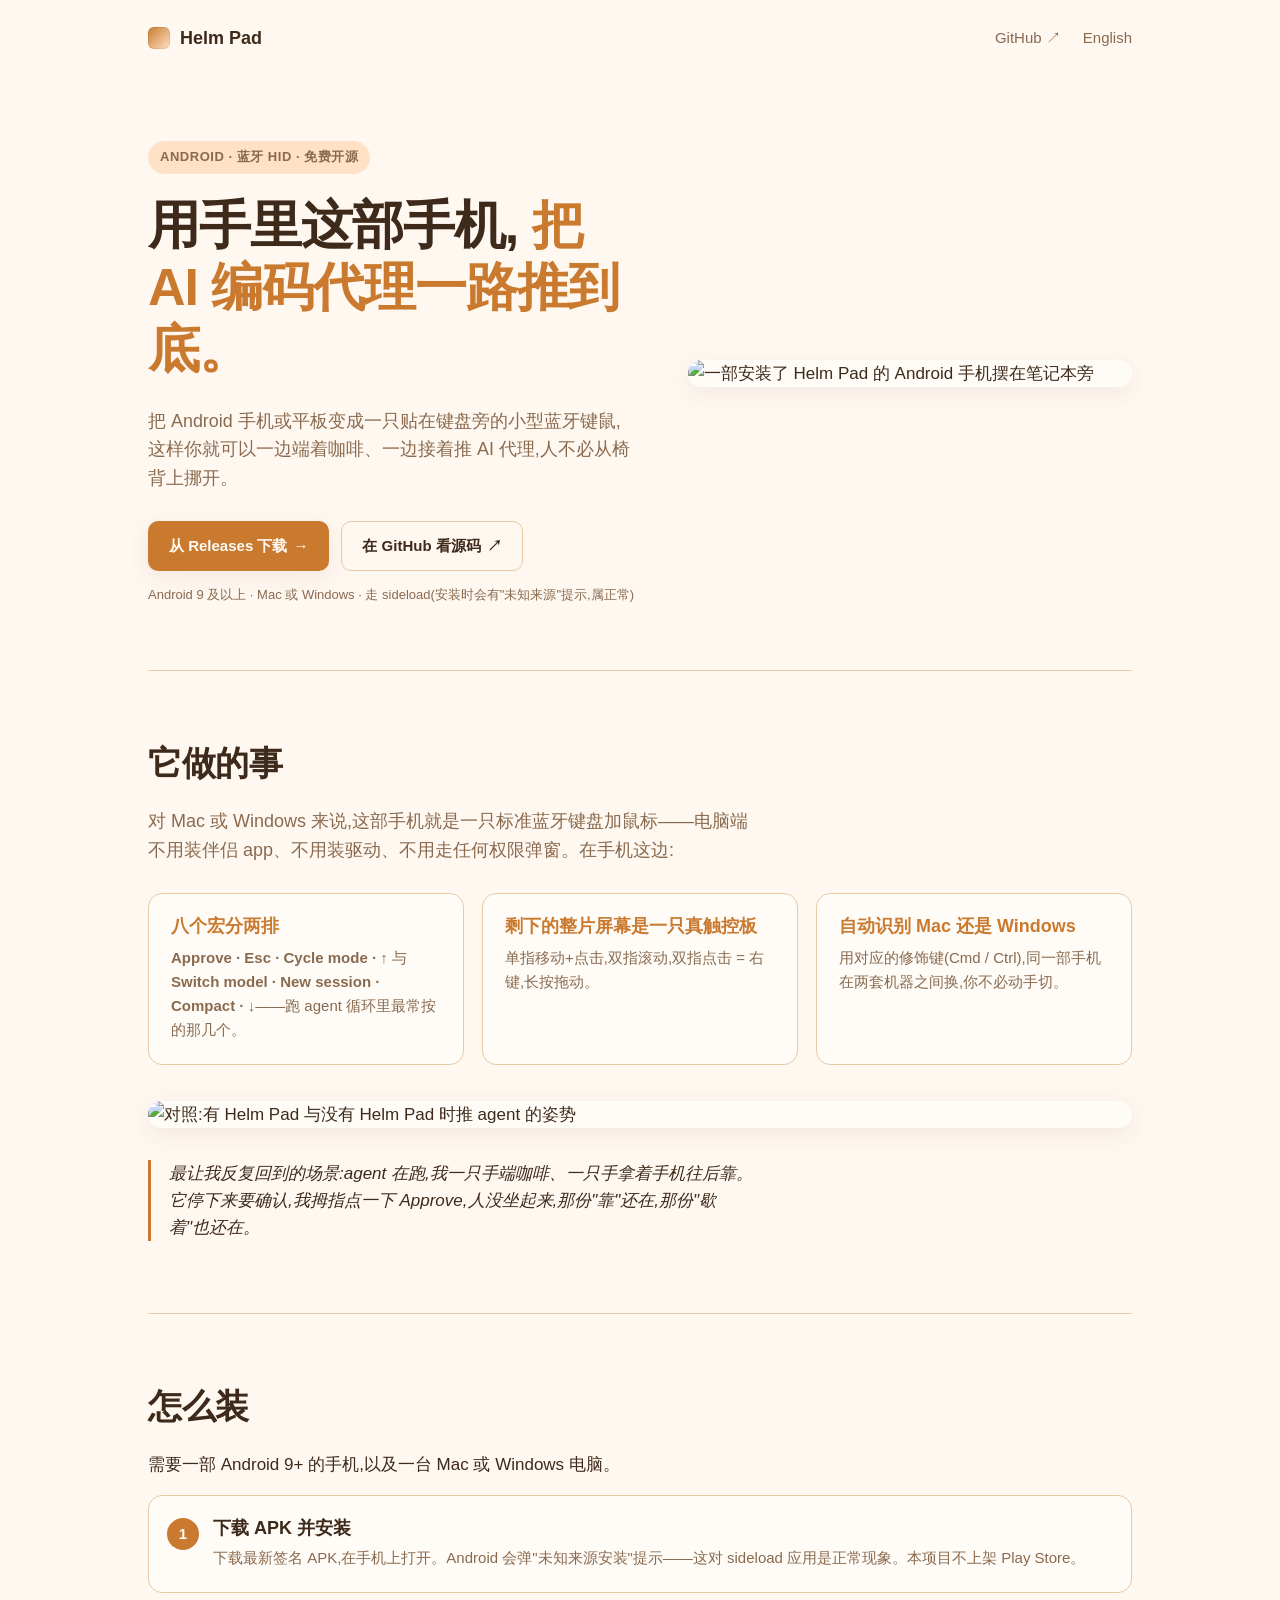
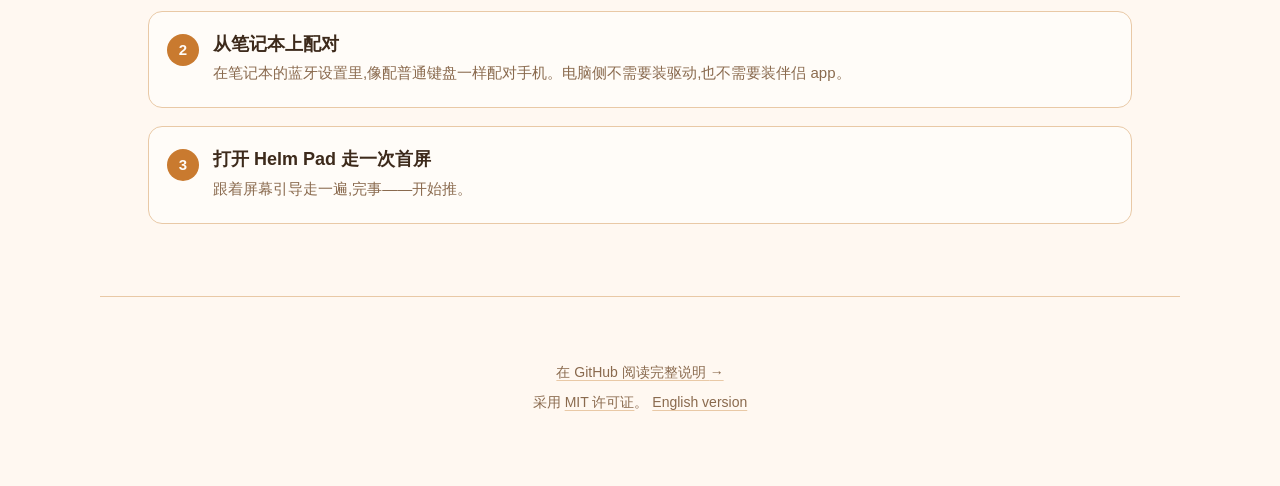
==== pages/zh/index.html @ d27687c6 "add github pages" ====
<!DOCTYPE html>
<html lang="zh-CN">
<head>
  <meta charset="UTF-8">
  <meta name="viewport" content="width=device-width, initial-scale=1.0">
  <title>Helm Pad — 给 AI 编码代理用的蓝牙键盘 + 触控板</title>
  <meta name="description" content="把手里这部 Android 手机变成一只贴在键盘旁的小型蓝牙键鼠,这样你就可以一边端着咖啡、一边接着推 AI 代理,人不必从椅背上挪开。">

  <meta property="og:title" content="Helm Pad — 给 AI 编码代理用的蓝牙键盘 + 触控板">
  <meta property="og:description" content="把手里这部 Android 手机变成一只小型蓝牙键鼠,sideload 安装,像配普通键盘一样配对,继续推 AI 代理。">
  <meta property="og:image" content="https://huozhou.github.io/HelmPad/assets/hero.svg">
  <meta property="og:url" content="https://huozhou.github.io/HelmPad/zh/">
  <meta property="og:type" content="website">
  <meta property="og:locale" content="zh_CN">
  <meta property="og:locale:alternate" content="en_US">

  <meta name="twitter:card" content="summary_large_image">
  <meta name="twitter:title" content="Helm Pad">
  <meta name="twitter:description" content="一只小型蓝牙键鼠,用手里这部 Android 手机推 AI 编码代理。">
  <meta name="twitter:image" content="https://huozhou.github.io/HelmPad/assets/hero.svg">

  <link rel="alternate" hreflang="en" href="https://huozhou.github.io/HelmPad/">
  <link rel="alternate" hreflang="zh-CN" href="https://huozhou.github.io/HelmPad/zh/">
  <link rel="alternate" hreflang="x-default" href="https://huozhou.github.io/HelmPad/">

  <link rel="icon" type="image/svg+xml" href="../assets/hero.svg">
  <link rel="stylesheet" href="../styles.css">
</head>
<body>
  <header class="site-header">
    <a class="brand" href="./" aria-label="Helm Pad 首页">
      <span class="brand-mark" aria-hidden="true"></span>
      <strong>Helm Pad</strong>
    </a>
    <nav class="site-nav" aria-label="主导航">
      <a href="https://github.com/huozhou/HelmPad" rel="external">GitHub <span aria-hidden="true">↗</span></a>
      <a href="../" hreflang="en" lang="en">English</a>
    </nav>
  </header>

  <main>
    <section class="hero">
      <div class="hero-text">
        <p class="eyebrow">Android · 蓝牙 HID · 免费开源</p>
        <h1>用手里这部手机, <span class="accent">把 AI 编码代理一路推到底。</span></h1>
        <p class="tagline">把 Android 手机或平板变成一只贴在键盘旁的小型蓝牙键鼠,这样你就可以一边端着咖啡、一边接着推 AI 代理,人不必从椅背上挪开。</p>
        <p class="cta-row">
          <a id="cta-download"
             class="btn btn-primary"
             href="https://github.com/huozhou/HelmPad/releases/latest"
             data-i18n-fallback="从 Releases 下载 →"
             data-i18n-template="下载 {version} APK"
             rel="external">
            从 Releases 下载 <span aria-hidden="true">→</span>
          </a>
          <a class="btn btn-ghost" href="https://github.com/huozhou/HelmPad" rel="external">在 GitHub 看源码 <span aria-hidden="true">↗</span></a>
        </p>
        <p class="cta-note">Android 9 及以上 · Mac 或 Windows · 走 sideload(安装时会有"未知来源"提示,属正常)</p>
      </div>
      <figure class="hero-figure">
        <img src="../assets/hero.svg" alt="一部安装了 Helm Pad 的 Android 手机摆在笔记本旁">
      </figure>
    </section>

    <section class="what" id="what">
      <h2>它做的事</h2>
      <p class="lead">对 Mac 或 Windows 来说,这部手机就是一只标准蓝牙键盘加鼠标——电脑端不用装伴侣 app、不用装驱动、不用走任何权限弹窗。在手机这边:</p>
      <ul class="feature-list">
        <li>
          <h3>八个宏分两排</h3>
          <p><strong>Approve · Esc · Cycle mode · ↑</strong> 与 <strong>Switch model · New session · Compact · ↓</strong>——跑 agent 循环里最常按的那几个。</p>
        </li>
        <li>
          <h3>剩下的整片屏幕是一只真触控板</h3>
          <p>单指移动+点击,双指滚动,双指点击 = 右键,长按拖动。</p>
        </li>
        <li>
          <h3>自动识别 Mac 还是 Windows</h3>
          <p>用对应的修饰键(Cmd / Ctrl),同一部手机在两套机器之间换,你不必动手切。</p>
        </li>
      </ul>
      <figure class="loop-figure">
        <img src="../assets/loop.svg" alt="对照:有 Helm Pad 与没有 Helm Pad 时推 agent 的姿势">
      </figure>
      <p class="vibe">最让我反复回到的场景:agent 在跑,我一只手端咖啡、一只手拿着手机往后靠。它停下来要确认,我拇指点一下 <em>Approve</em>,人没坐起来,那份"靠"还在,那份"歇着"也还在。</p>
    </section>

    <section class="install" id="install">
      <h2>怎么装</h2>
      <p>需要一部 Android 9+ 的手机,以及一台 Mac 或 Windows 电脑。</p>
      <ol class="steps">
        <li>
          <h3>下载 APK 并安装</h3>
          <p>下载最新签名 APK,在手机上打开。Android 会弹"未知来源安装"提示——这对 sideload 应用是正常现象。本项目不上架 Play Store。</p>
        </li>
        <li>
          <h3>从笔记本上配对</h3>
          <p>在笔记本的蓝牙设置里,像配普通键盘一样配对手机。电脑侧不需要装驱动,也不需要装伴侣 app。</p>
        </li>
        <li>
          <h3>打开 Helm Pad 走一次首屏</h3>
          <p>跟着屏幕引导走一遍,完事——开始推。</p>
        </li>
      </ol>
    </section>
  </main>

  <footer class="site-footer">
    <p id="release-meta" hidden>
      <span id="release-version"></span> · 发布于 <time id="release-date"></time> · <a id="release-changelog" href="https://github.com/huozhou/HelmPad/releases/latest" rel="external">更新日志 <span aria-hidden="true">→</span></a>
    </p>
    <p>
      <a href="https://github.com/huozhou/HelmPad/blob/main/README.zh.md" rel="external">在 GitHub 阅读完整说明 <span aria-hidden="true">→</span></a>
    </p>
    <p class="meta">
      采用 <a href="https://github.com/huozhou/HelmPad/blob/main/LICENSE" rel="external">MIT 许可证</a>。
      <a href="../" hreflang="en" lang="en">English version</a>
    </p>
  </footer>

  <script src="../app.js" defer></script>
</body>
</html>
---- pages/styles.css ----
/* Helm Pad — marketing site */

:root {
  --bg:        #FFF8F1;
  --bg-soft:   #FBE9D7;
  --surface:   #FFFCF8;
  --fg:        #3D2A1B;
  --fg-muted:  #8A6A4E;
  --accent:    #C97A2F;
  --accent-fg: #FFFCF8;
  --accent-soft: #FFE1C5;
  --line:      #E9C9A6;
  --shadow:    0 6px 24px rgba(61, 42, 27, 0.08);
  --radius:    14px;
  --radius-sm: 10px;
  --max-width: 1080px;
  --pad:       clamp(20px, 4vw, 48px);
  --font-sans: ui-sans-serif, -apple-system, "Segoe UI", "PingFang SC", "Hiragino Sans GB", "Microsoft YaHei", Helvetica, Arial, sans-serif;
}

@media (prefers-color-scheme: dark) {
  :root {
    --bg:          #1E1B19;
    --bg-soft:     #2A2623;
    --surface:     #2A2623;
    --fg:          #FFFCF8;
    --fg-muted:    #C9B7A1;
    --accent:      #FFD1A6;
    --accent-fg:   #1E1B19;
    --accent-soft: #4A382A;
    --line:        #5A4634;
    --shadow:      0 6px 24px rgba(0, 0, 0, 0.35);
  }

  /* Hero/loop SVGs are warm-light by design; nudge contrast in dark mode
     without shipping a duplicate dark-only SVG. */
  .hero-figure img,
  .loop-figure img {
    filter: brightness(0.96) saturate(0.95);
  }
}

* { box-sizing: border-box; }

html { scroll-behavior: smooth; }

body {
  margin: 0;
  font-family: var(--font-sans);
  font-size: 17px;
  line-height: 1.6;
  color: var(--fg);
  background: var(--bg);
  -webkit-font-smoothing: antialiased;
  -moz-osx-font-smoothing: grayscale;
}

img, svg { max-width: 100%; height: auto; display: block; }

a { color: var(--accent); text-decoration: none; }
a:hover { text-decoration: underline; }

a:focus-visible,
button:focus-visible,
.btn:focus-visible {
  outline: 2px solid var(--accent);
  outline-offset: 3px;
  border-radius: 4px;
}

h1, h2, h3 { line-height: 1.2; margin: 0 0 0.5em; color: var(--fg); }
h1 { font-size: clamp(32px, 4.6vw, 52px); font-weight: 700; letter-spacing: -0.02em; }
h2 { font-size: clamp(24px, 3vw, 34px); font-weight: 700; letter-spacing: -0.01em; margin-bottom: 24px; }
h3 { font-size: 18px; font-weight: 600; }

p { margin: 0 0 1em; }

/* Header ------------------------------------------------------------ */

.site-header {
  display: flex;
  align-items: center;
  justify-content: space-between;
  gap: 16px;
  max-width: var(--max-width);
  margin: 0 auto;
  padding: 24px var(--pad) 0;
}

.brand {
  display: inline-flex;
  align-items: center;
  gap: 10px;
  color: var(--fg);
  font-size: 18px;
  font-weight: 700;
}
.brand:hover { text-decoration: none; }

.brand-mark {
  display: inline-block;
  width: 22px;
  height: 22px;
  border-radius: 6px;
  background: linear-gradient(135deg, var(--accent), var(--accent-soft));
  box-shadow: inset 0 0 0 1px rgba(0,0,0,0.08);
}

.site-nav {
  display: flex;
  align-items: center;
  gap: 22px;
}
.site-nav a {
  color: var(--fg-muted);
  font-size: 15px;
  font-weight: 500;
}
.site-nav a:hover { color: var(--fg); text-decoration: none; }

/* Main / hero ------------------------------------------------------- */

main { max-width: var(--max-width); margin: 0 auto; padding: 0 var(--pad); }

.hero {
  display: grid;
  grid-template-columns: 1.1fr 1fr;
  gap: clamp(24px, 4vw, 56px);
  align-items: center;
  padding: clamp(40px, 7vw, 88px) 0 clamp(32px, 5vw, 64px);
}

.eyebrow {
  display: inline-block;
  font-size: 13px;
  font-weight: 600;
  letter-spacing: 0.04em;
  text-transform: uppercase;
  color: var(--fg-muted);
  background: var(--accent-soft);
  padding: 6px 12px;
  border-radius: 999px;
  margin-bottom: 20px;
}

.hero h1 .accent {
  color: var(--accent);
  display: inline;
}

.tagline {
  font-size: clamp(16px, 1.4vw, 19px);
  color: var(--fg-muted);
  margin: 0 0 28px;
  max-width: 52ch;
}

.cta-row {
  display: flex;
  flex-wrap: wrap;
  gap: 12px;
  margin-bottom: 14px;
}

.cta-note {
  font-size: 13px;
  color: var(--fg-muted);
  margin: 0;
}

.btn {
  display: inline-flex;
  align-items: center;
  gap: 6px;
  padding: 12px 20px;
  border-radius: var(--radius-sm);
  font-weight: 600;
  font-size: 15px;
  border: 1.5px solid transparent;
  transition: transform 0.08s ease, box-shadow 0.15s ease, background 0.15s ease;
  min-height: 44px;
  white-space: nowrap;
}
.btn:hover { text-decoration: none; transform: translateY(-1px); }
.btn:active { transform: translateY(0); }

.btn-primary {
  background: var(--accent);
  color: var(--accent-fg);
  box-shadow: var(--shadow);
}
.btn-primary:hover { background: var(--fg); color: var(--bg); }

.btn-ghost {
  background: transparent;
  color: var(--fg);
  border-color: var(--line);
}
.btn-ghost:hover { background: var(--bg-soft); border-color: var(--accent); }

.hero-figure {
  margin: 0;
  border-radius: var(--radius);
  overflow: hidden;
  box-shadow: var(--shadow);
  background: var(--surface);
}

/* What it does ------------------------------------------------------ */

.what, .install {
  padding: clamp(40px, 6vw, 72px) 0;
  border-top: 1px solid var(--line);
}

.lead {
  font-size: 18px;
  color: var(--fg-muted);
  max-width: 60ch;
  margin-bottom: 28px;
}

.feature-list {
  list-style: none;
  padding: 0;
  margin: 0 0 36px;
  display: grid;
  grid-template-columns: repeat(auto-fit, minmax(240px, 1fr));
  gap: 18px;
}

.feature-list li {
  background: var(--surface);
  border: 1px solid var(--line);
  border-radius: var(--radius);
  padding: 22px;
}

.feature-list h3 {
  margin-bottom: 8px;
  color: var(--accent);
}

.feature-list p {
  margin: 0;
  font-size: 15px;
  color: var(--fg-muted);
}

.loop-figure {
  margin: 36px 0 28px;
  border-radius: var(--radius);
  overflow: hidden;
  box-shadow: var(--shadow);
  background: var(--surface);
}

.vibe {
  font-size: 17px;
  color: var(--fg);
  font-style: italic;
  max-width: 64ch;
  border-left: 3px solid var(--accent);
  padding-left: 18px;
  margin: 32px 0 0;
}

/* Steps ------------------------------------------------------------- */

.steps {
  list-style: none;
  counter-reset: step;
  padding: 0;
  margin: 0;
  display: grid;
  gap: 18px;
}

.steps li {
  counter-increment: step;
  background: var(--surface);
  border: 1px solid var(--line);
  border-radius: var(--radius);
  padding: 22px 22px 22px 64px;
  position: relative;
}

.steps li::before {
  content: counter(step);
  position: absolute;
  left: 18px;
  top: 22px;
  width: 32px;
  height: 32px;
  border-radius: 50%;
  background: var(--accent);
  color: var(--accent-fg);
  font-weight: 700;
  font-size: 15px;
  display: inline-flex;
  align-items: center;
  justify-content: center;
}

.steps h3 { margin-bottom: 6px; }
.steps p { margin: 0; font-size: 15px; color: var(--fg-muted); }

/* Footer ------------------------------------------------------------ */

.site-footer {
  max-width: var(--max-width);
  margin: 0 auto;
  padding: clamp(40px, 6vw, 64px) var(--pad);
  border-top: 1px solid var(--line);
  text-align: center;
  font-size: 14px;
  color: var(--fg-muted);
}

.site-footer p { margin: 0 0 8px; }
.site-footer .meta { color: var(--fg-muted); }
.site-footer a { color: var(--fg-muted); text-decoration: underline; text-decoration-color: var(--line); text-underline-offset: 3px; }
.site-footer a:hover { color: var(--accent); text-decoration-color: var(--accent); }

#release-meta time { font-variant-numeric: tabular-nums; }

/* Responsive -------------------------------------------------------- */

@media (max-width: 880px) {
  .hero {
    grid-template-columns: 1fr;
    padding-top: clamp(24px, 6vw, 56px);
  }
  .hero-figure { order: -1; }
}

@media (max-width: 480px) {
  body { font-size: 16px; }
  .site-header { padding-top: 16px; }
  .site-nav { gap: 14px; }
  .btn { width: 100%; justify-content: center; }
  .cta-row { flex-direction: column; }
  .steps li { padding-left: 22px; padding-top: 56px; }
  .steps li::before { top: 18px; left: 18px; }
}

@media (prefers-reduced-motion: reduce) {
  html { scroll-behavior: auto; }
  .btn { transition: none; }
}
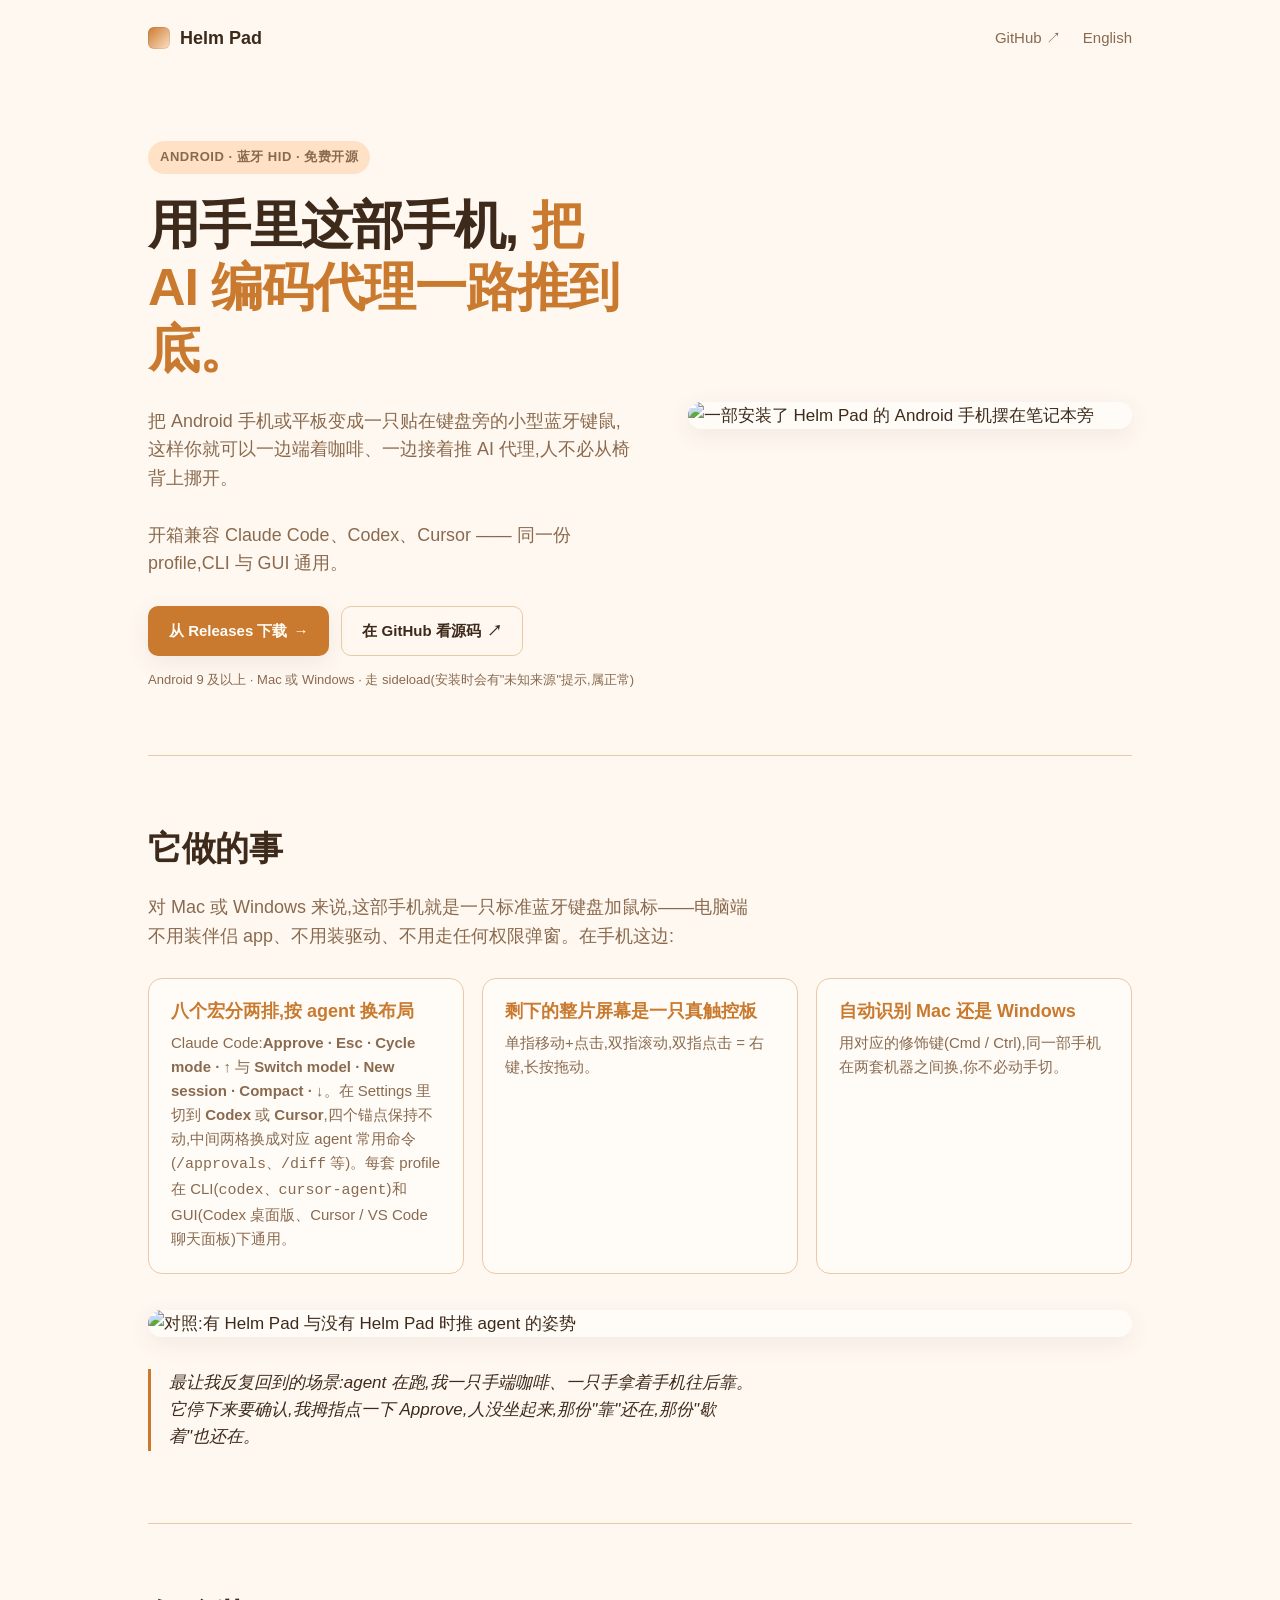
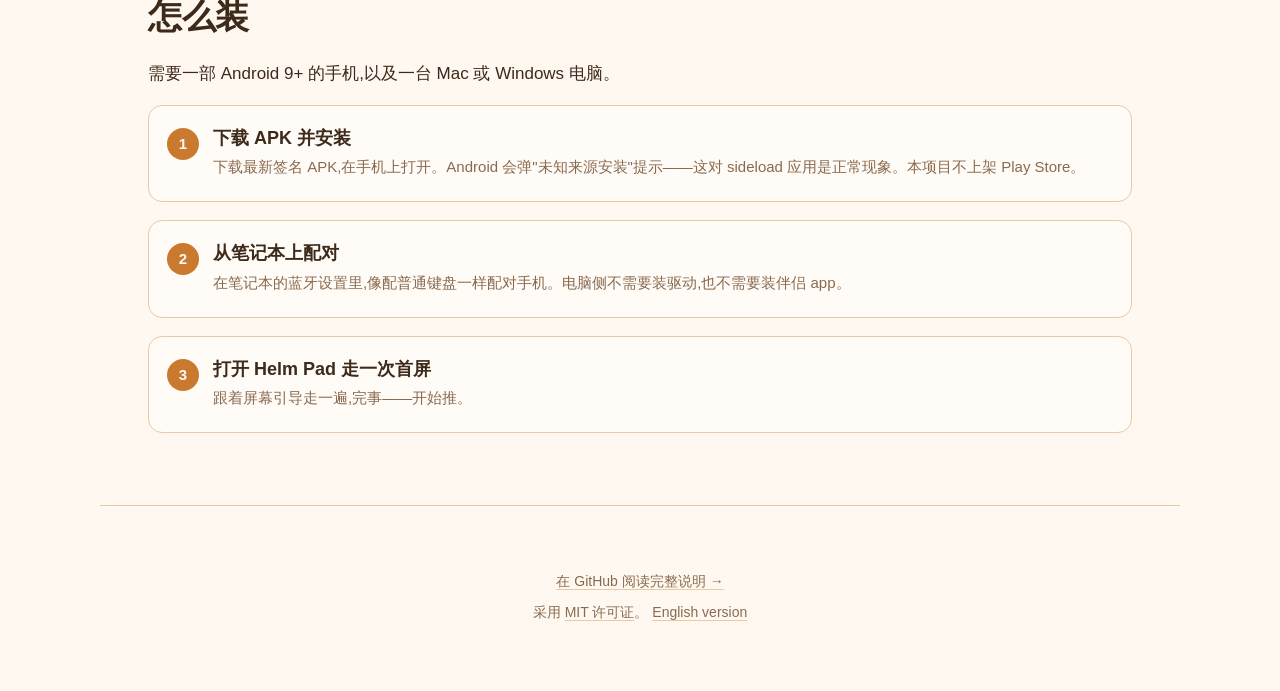
==== commit 2f8b970f: "feature: support codex and cursor profile" ====
--- a/pages/zh/index.html
+++ b/pages/zh/index.html
@@ -44,6 +44,7 @@
         <p class="eyebrow">Android · 蓝牙 HID · 免费开源</p>
         <h1>用手里这部手机, <span class="accent">把 AI 编码代理一路推到底。</span></h1>
         <p class="tagline">把 Android 手机或平板变成一只贴在键盘旁的小型蓝牙键鼠,这样你就可以一边端着咖啡、一边接着推 AI 代理,人不必从椅背上挪开。</p>
+        <p class="tagline tagline-sub">开箱兼容 Claude Code、Codex、Cursor —— 同一份 profile,CLI 与 GUI 通用。</p>
         <p class="cta-row">
           <a id="cta-download"
              class="btn btn-primary"
@@ -67,8 +68,8 @@
       <p class="lead">对 Mac 或 Windows 来说,这部手机就是一只标准蓝牙键盘加鼠标——电脑端不用装伴侣 app、不用装驱动、不用走任何权限弹窗。在手机这边:</p>
       <ul class="feature-list">
         <li>
-          <h3>八个宏分两排</h3>
-          <p><strong>Approve · Esc · Cycle mode · ↑</strong> 与 <strong>Switch model · New session · Compact · ↓</strong>——跑 agent 循环里最常按的那几个。</p>
+          <h3>八个宏分两排,按 agent 换布局</h3>
+          <p>Claude Code:<strong>Approve · Esc · Cycle mode · ↑</strong> 与 <strong>Switch model · New session · Compact · ↓</strong>。在 Settings 里切到 <strong>Codex</strong> 或 <strong>Cursor</strong>,四个锚点保持不动,中间两格换成对应 agent 常用命令(<code>/approvals</code>、<code>/diff</code> 等)。每套 profile 在 CLI(<code>codex</code>、<code>cursor-agent</code>)和 GUI(Codex 桌面版、Cursor / VS Code 聊天面板)下通用。</p>
         </li>
         <li>
           <h3>剩下的整片屏幕是一只真触控板</h3>
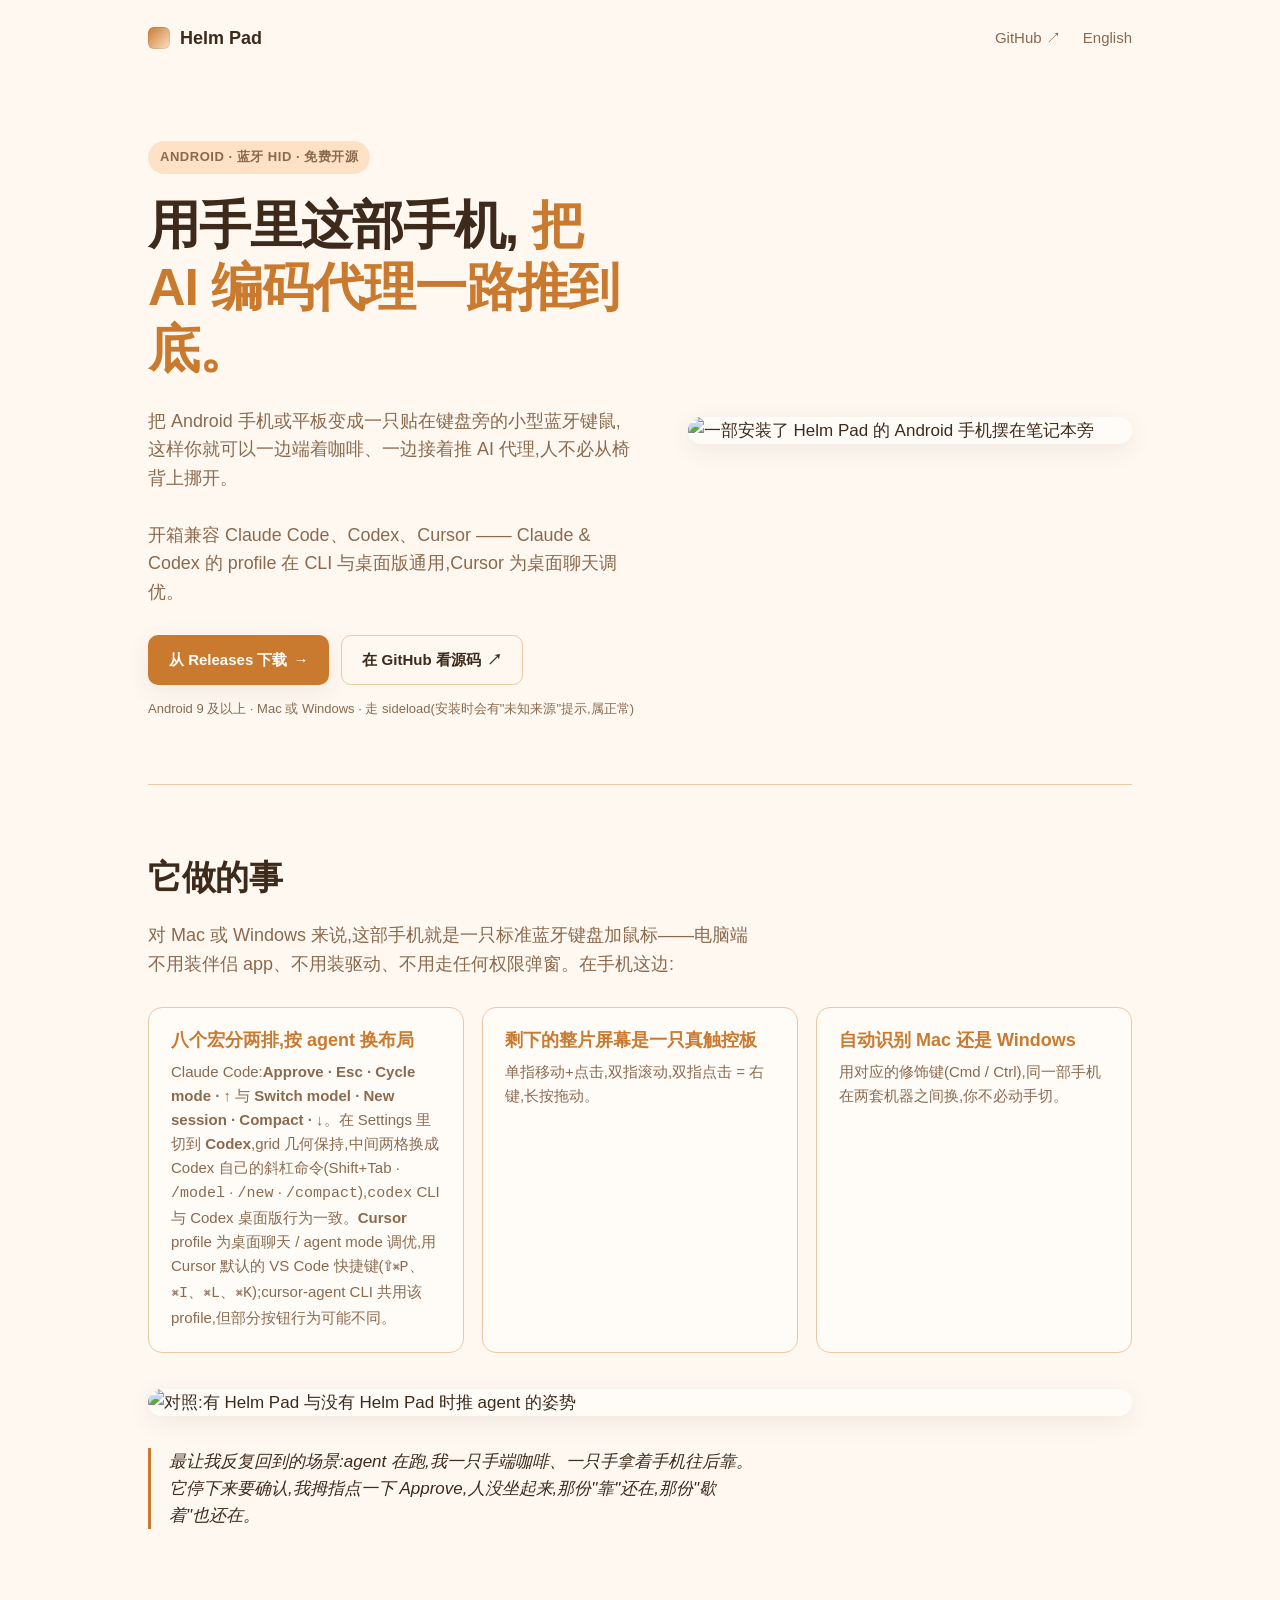
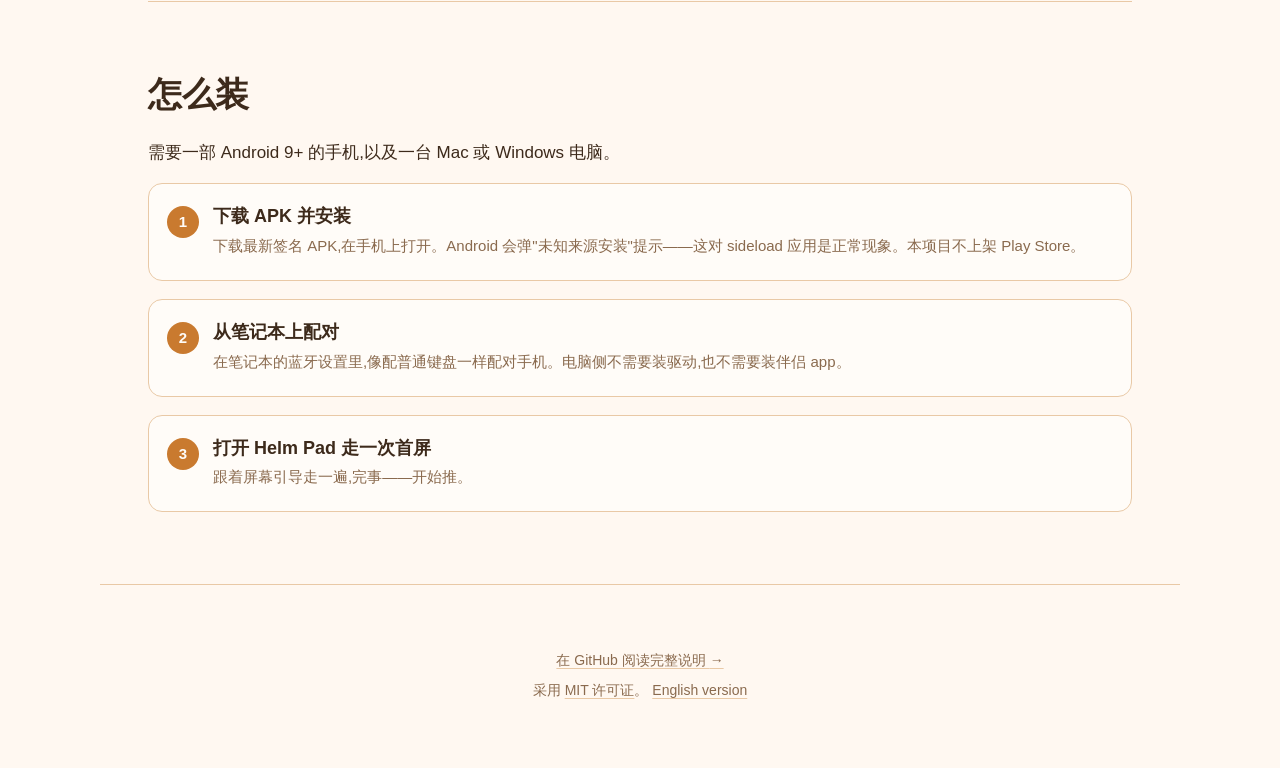
==== commit 13a03fee: "feature:  modify codex, cursor profile. optimize the ui" ====
--- a/pages/zh/index.html
+++ b/pages/zh/index.html
@@ -44,7 +44,7 @@
         <p class="eyebrow">Android · 蓝牙 HID · 免费开源</p>
         <h1>用手里这部手机, <span class="accent">把 AI 编码代理一路推到底。</span></h1>
         <p class="tagline">把 Android 手机或平板变成一只贴在键盘旁的小型蓝牙键鼠,这样你就可以一边端着咖啡、一边接着推 AI 代理,人不必从椅背上挪开。</p>
-        <p class="tagline tagline-sub">开箱兼容 Claude Code、Codex、Cursor —— 同一份 profile,CLI 与 GUI 通用。</p>
+        <p class="tagline tagline-sub">开箱兼容 Claude Code、Codex、Cursor —— Claude &amp; Codex 的 profile 在 CLI 与桌面版通用,Cursor 为桌面聊天调优。</p>
         <p class="cta-row">
           <a id="cta-download"
              class="btn btn-primary"
@@ -69,7 +69,7 @@
       <ul class="feature-list">
         <li>
           <h3>八个宏分两排,按 agent 换布局</h3>
-          <p>Claude Code:<strong>Approve · Esc · Cycle mode · ↑</strong> 与 <strong>Switch model · New session · Compact · ↓</strong>。在 Settings 里切到 <strong>Codex</strong> 或 <strong>Cursor</strong>,四个锚点保持不动,中间两格换成对应 agent 常用命令(<code>/approvals</code>、<code>/diff</code> 等)。每套 profile 在 CLI(<code>codex</code>、<code>cursor-agent</code>)和 GUI(Codex 桌面版、Cursor / VS Code 聊天面板)下通用。</p>
+          <p>Claude Code:<strong>Approve · Esc · Cycle mode · ↑</strong> 与 <strong>Switch model · New session · Compact · ↓</strong>。在 Settings 里切到 <strong>Codex</strong>,grid 几何保持,中间两格换成 Codex 自己的斜杠命令(Shift+Tab · <code>/model</code> · <code>/new</code> · <code>/compact</code>),<code>codex</code> CLI 与 Codex 桌面版行为一致。<strong>Cursor</strong> profile 为桌面聊天 / agent mode 调优,用 Cursor 默认的 VS Code 快捷键(<code>⇧⌘P</code>、<code>⌘I</code>、<code>⌘L</code>、<code>⌘K</code>);cursor-agent CLI 共用该 profile,但部分按钮行为可能不同。</p>
         </li>
         <li>
           <h3>剩下的整片屏幕是一只真触控板</h3>
